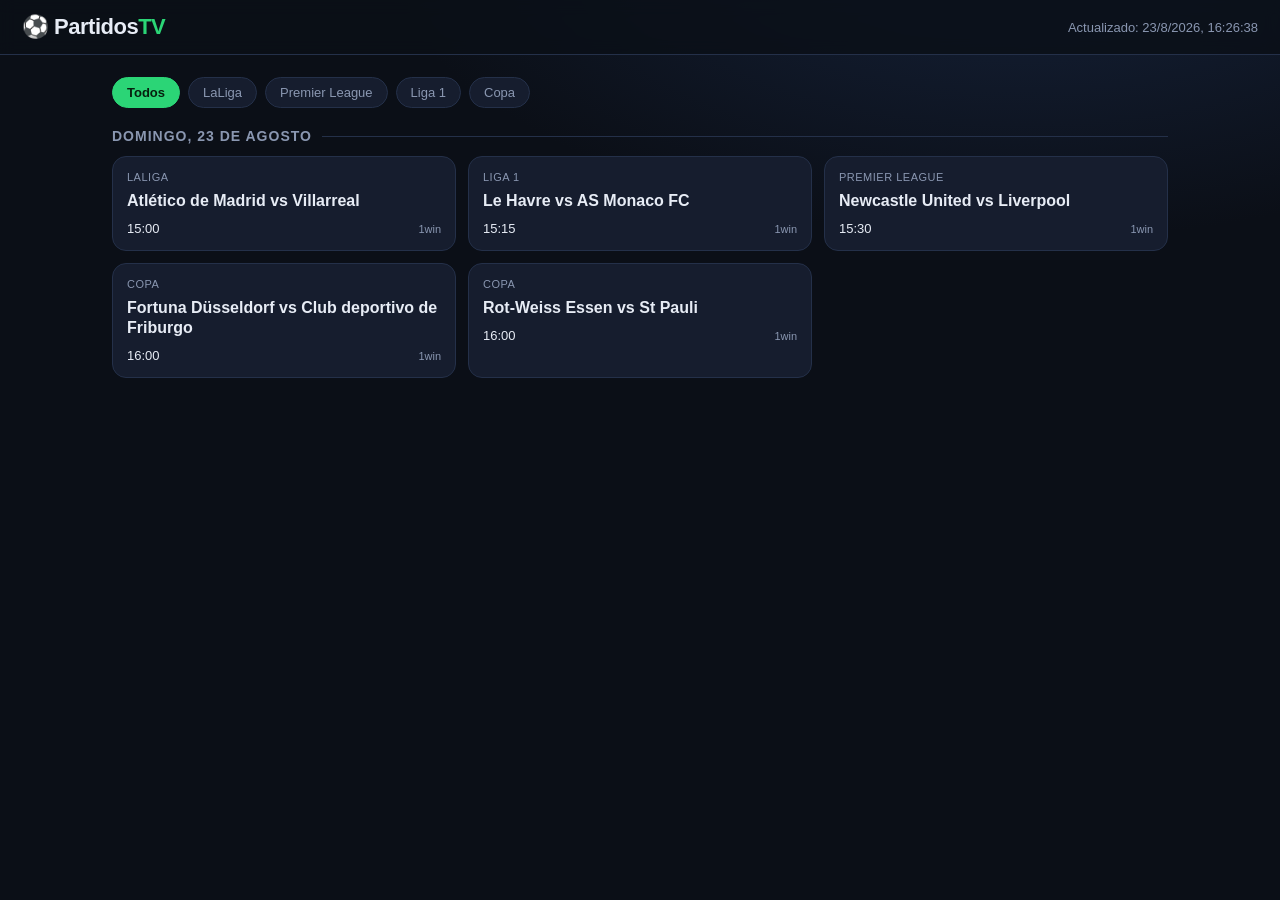
==== index.html @ 77f5205c "Partidos TV inicial" ====
<!DOCTYPE html>
<html lang="es">
<head>
  <meta charset="UTF-8" />
  <meta name="viewport" content="width=device-width, initial-scale=1.0" />
  <title>Partidos TV</title>
  <link rel="stylesheet" href="styles.css" />
</head>
<body>
  <header class="topbar">
    <div class="brand">⚽ Partidos<span>TV</span></div>
    <div class="meta">
      <span id="updated">cargando…</span>
    </div>
  </header>

  <main class="container">
    <div id="filters" class="filters"></div>
    <div id="schedule" class="schedule"></div>
  </main>

  <div id="modal" class="modal hidden">
    <div class="modal-backdrop" data-close></div>
    <div class="modal-box">
      <div class="modal-head">
        <h3 id="modal-title"></h3>
        <button class="close" data-close>✕</button>
      </div>
      <div class="modal-player">
        <iframe id="modal-iframe" allow="autoplay; fullscreen" allowfullscreen
          scrolling="no" frameborder="0"></iframe>
      </div>
    </div>
  </div>

  <script src="app.js"></script>
</body>
</html>
---- styles.css ----
:root {
  --bg: #0b0f17;
  --bg-2: #121826;
  --card: #161d2e;
  --card-hover: #1d2740;
  --line: #243049;
  --text: #e7ecf5;
  --muted: #8a97b1;
  --accent: #2bd576;
  --accent-2: #1f9d5a;
  --live: #ff4d4f;
}

* { box-sizing: border-box; }

body {
  margin: 0;
  font-family: -apple-system, BlinkMacSystemFont, "Segoe UI", Roboto, Helvetica, Arial, sans-serif;
  background: radial-gradient(1200px 600px at 80% -10%, #16233c 0%, var(--bg) 55%) fixed;
  color: var(--text);
  min-height: 100vh;
}

.topbar {
  display: flex;
  align-items: center;
  justify-content: space-between;
  padding: 14px 22px;
  border-bottom: 1px solid var(--line);
  background: rgba(11, 15, 23, 0.8);
  backdrop-filter: blur(8px);
  position: sticky;
  top: 0;
  z-index: 10;
}

.brand { font-size: 22px; font-weight: 800; letter-spacing: -0.5px; }
.brand span { color: var(--accent); }
.meta { color: var(--muted); font-size: 13px; }

.container { max-width: 1100px; margin: 0 auto; padding: 22px; }

.filters {
  display: flex;
  flex-wrap: wrap;
  gap: 8px;
  margin-bottom: 20px;
}
.chip {
  border: 1px solid var(--line);
  background: var(--card);
  color: var(--muted);
  padding: 7px 14px;
  border-radius: 999px;
  font-size: 13px;
  cursor: pointer;
  transition: all 0.15s ease;
}
.chip:hover { color: var(--text); border-color: var(--accent-2); }
.chip.active { background: var(--accent); color: #06210f; border-color: var(--accent); font-weight: 700; }

.day-group { margin-bottom: 28px; }
.day-title {
  display: flex;
  align-items: center;
  gap: 10px;
  font-size: 14px;
  text-transform: uppercase;
  letter-spacing: 1px;
  color: var(--muted);
  margin: 0 0 12px;
}
.day-title::after { content: ""; flex: 1; height: 1px; background: var(--line); }

.grid {
  display: grid;
  grid-template-columns: repeat(auto-fill, minmax(260px, 1fr));
  gap: 12px;
}

.match {
  background: var(--card);
  border: 1px solid var(--line);
  border-radius: 14px;
  padding: 14px;
  cursor: pointer;
  transition: transform 0.12s ease, background 0.12s ease, border-color 0.12s ease;
  position: relative;
  overflow: hidden;
}
.match:hover { transform: translateY(-2px); background: var(--card-hover); border-color: var(--accent-2); }

.match .comp { font-size: 11px; color: var(--muted); text-transform: uppercase; letter-spacing: 0.5px; }
.match .teams { font-size: 16px; font-weight: 700; margin: 8px 0 10px; line-height: 1.25; }
.match .row { display: flex; align-items: center; justify-content: space-between; }
.match .time { font-size: 13px; color: var(--text); }
.match .src { font-size: 11px; color: var(--muted); }

.live-badge {
  position: absolute;
  top: 12px; right: 12px;
  background: var(--live);
  color: #fff;
  font-size: 10px;
  font-weight: 800;
  padding: 3px 7px;
  border-radius: 6px;
  letter-spacing: 0.5px;
}

.empty { color: var(--muted); text-align: center; padding: 60px 0; }

.modal { position: fixed; inset: 0; z-index: 50; display: flex; align-items: center; justify-content: center; }
.modal.hidden { display: none; }
.modal-backdrop { position: absolute; inset: 0; background: rgba(0,0,0,0.75); }
.modal-box {
  position: relative;
  width: min(960px, 94vw);
  background: var(--bg-2);
  border: 1px solid var(--line);
  border-radius: 16px;
  overflow: hidden;
}
.modal-head {
  display: flex; align-items: center; justify-content: space-between;
  padding: 12px 16px; border-bottom: 1px solid var(--line);
}
.modal-head h3 { margin: 0; font-size: 16px; }
.close {
  background: transparent; border: none; color: var(--muted);
  font-size: 18px; cursor: pointer;
}
.close:hover { color: var(--text); }
.modal-player { aspect-ratio: 16 / 9; background: #000; }
.modal-player iframe { width: 100%; height: 100%; border: 0; display: block; }

@media (max-width: 600px) {
  .brand { font-size: 18px; }
  .container { padding: 16px; }
}
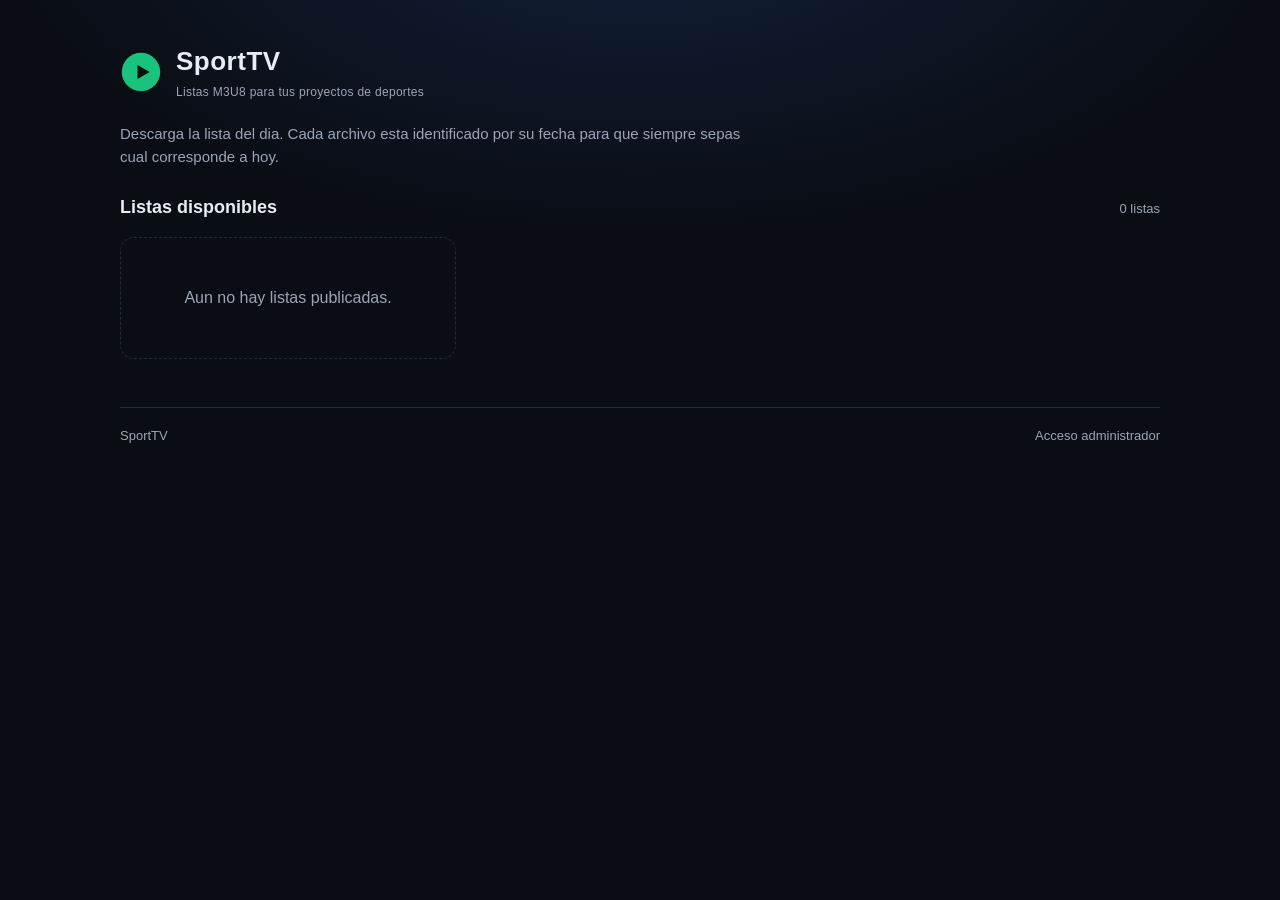
==== commit eb43d321: "SportTV en GitHub Pages: web estatica con panel admin que sube M3U8 via API de GitHub" ====
--- a/index.html
+++ b/index.html
@@ -1,38 +1,123 @@
 <!DOCTYPE html>
 <html lang="es">
 <head>
-  <meta charset="UTF-8" />
-  <meta name="viewport" content="width=device-width, initial-scale=1.0" />
-  <title>Partidos TV</title>
-  <link rel="stylesheet" href="styles.css" />
+<meta charset="utf-8" />
+<meta name="viewport" content="width=device-width, initial-scale=1" />
+<title>SportTV - Listas M3U8 diarias</title>
+<style>
+  :root{
+    --bg:#0a0d13; --panel:#121722; --panel-2:#161c28; --line:#222b3a;
+    --text:#e8ecf3; --muted:#9aa6b8; --accent:#19c37d; --accent-2:#0e9c63;
+    --radius:14px;
+  }
+  *{box-sizing:border-box}
+  html,body{margin:0;padding:0}
+  body{
+    background:radial-gradient(1200px 600px at 50% -10%, #11203a 0%, var(--bg) 55%) fixed;
+    color:var(--text);
+    font-family:-apple-system,BlinkMacSystemFont,"Segoe UI",Roboto,Helvetica,Arial,sans-serif;
+    line-height:1.5; -webkit-font-smoothing:antialiased;
+  }
+  .wrap{max-width:1080px;margin:0 auto;padding:28px 20px 64px}
+  header{display:flex;align-items:center;gap:14px;padding:14px 0 22px}
+  .logo{width:42px;height:42px;flex:0 0 auto}
+  .brand{font-size:26px;font-weight:800;letter-spacing:.5px}
+  .brand small{display:block;font-size:12px;font-weight:500;color:var(--muted);letter-spacing:.3px;margin-top:2px}
+  .tag{margin:0 0 26px;color:var(--muted);font-size:15px;max-width:640px}
+  .section-head{display:flex;align-items:baseline;justify-content:space-between;margin:8px 0 16px}
+  .section-head h2{font-size:18px;margin:0;font-weight:700}
+  .count{color:var(--muted);font-size:13px}
+  .grid{display:grid;grid-template-columns:repeat(auto-fill,minmax(290px,1fr));gap:16px}
+  .card{
+    background:linear-gradient(180deg,var(--panel-2),var(--panel));
+    border:1px solid var(--line);border-radius:var(--radius);padding:18px;
+    display:flex;flex-direction:column;gap:12px;transition:transform .15s ease,border-color .15s ease;
+  }
+  .card:hover{transform:translateY(-2px);border-color:#2f3c52}
+  .date{font-size:19px;font-weight:700}
+  .badge{display:inline-block;font-size:11px;font-weight:700;letter-spacing:.6px;color:var(--accent);
+    background:rgba(25,195,125,.12);border:1px solid rgba(25,195,125,.35);padding:2px 8px;border-radius:999px}
+  .meta{color:var(--muted);font-size:13px;display:flex;gap:10px;flex-wrap:wrap}
+  .btn{
+    margin-top:auto;display:inline-flex;align-items:center;justify-content:center;gap:8px;
+    background:var(--accent);color:#04130c;font-weight:700;text-decoration:none;
+    padding:11px 14px;border-radius:10px;border:none;cursor:pointer;font-size:14px;
+    transition:background .15s ease;
+  }
+  .btn:hover{background:var(--accent-2)}
+  .btn svg{width:16px;height:16px;fill:currentColor}
+  .empty{color:var(--muted);text-align:center;padding:48px 0;border:1px dashed var(--line);border-radius:var(--radius)}
+  footer{margin-top:48px;padding-top:18px;border-top:1px solid var(--line);display:flex;justify-content:space-between;color:var(--muted);font-size:13px}
+  footer a{color:var(--muted);text-decoration:none}
+  footer a:hover{color:var(--text)}
+  @media (max-width:560px){
+    .wrap{padding:20px 14px 48px}
+    .brand{font-size:22px}
+    .grid{grid-template-columns:1fr}
+  }
+</style>
 </head>
 <body>
-  <header class="topbar">
-    <div class="brand">⚽ Partidos<span>TV</span></div>
-    <div class="meta">
-      <span id="updated">cargando…</span>
-    </div>
+<div class="wrap">
+  <header>
+    <svg class="logo" viewBox="0 0 48 48" aria-hidden="true">
+      <circle cx="24" cy="24" r="22" fill="#19c37d"/>
+      <path d="M20 16 L34 24 L20 32 Z" fill="#04130c"/>
+    </svg>
+    <div class="brand">SportTV<small>Listas M3U8 para tus proyectos de deportes</small></div>
   </header>
 
-  <main class="container">
-    <div id="filters" class="filters"></div>
-    <div id="schedule" class="schedule"></div>
-  </main>
+  <p class="tag">Descarga la lista del dia. Cada archivo esta identificado por su fecha para que siempre sepas cual corresponde a hoy.</p>
 
-  <div id="modal" class="modal hidden">
-    <div class="modal-backdrop" data-close></div>
-    <div class="modal-box">
-      <div class="modal-head">
-        <h3 id="modal-title"></h3>
-        <button class="close" data-close>✕</button>
-      </div>
-      <div class="modal-player">
-        <iframe id="modal-iframe" allow="autoplay; fullscreen" allowfullscreen
-          scrolling="no" frameborder="0"></iframe>
-      </div>
-    </div>
+  <div class="section-head">
+    <h2>Listas disponibles</h2>
+    <span class="count" id="count"></span>
   </div>
 
-  <script src="app.js"></script>
+  <div id="lists" class="grid"></div>
+
+  <footer>
+    <span>SportTV</span>
+    <a href="admin.html">Acceso administrador</a>
+  </footer>
+</div>
+
+<script>
+function fmtSize(b){
+  if(b < 1024) return b + " B";
+  if(b < 1024*1024) return (b/1024).toFixed(1) + " KB";
+  return (b/1024/1024).toFixed(2) + " MB";
+}
+function card(m){
+  const el = document.createElement("div");
+  el.className = "card";
+  el.innerHTML = `
+    <div style="display:flex;align-items:center;justify-content:space-between;gap:8px">
+      <div class="date">${m.label || m.date}</div>
+      <span class="badge">M3U8</span>
+    </div>
+    <div class="meta"><span>${m.date}</span><span>${fmtSize(m.size)}</span></div>
+    <a class="btn" href="lists/${m.filename}" download>
+      <svg viewBox="0 0 24 24"><path d="M12 3v10m0 0l-4-4m4 4l4-4M5 19h14" stroke="currentColor" stroke-width="2.2" fill="none" stroke-linecap="round" stroke-linejoin="round"/></svg>
+      Descargar
+    </a>`;
+  return el;
+}
+fetch("lists/index.json")
+  .then(r => r.ok ? r.json() : {lists: []})
+  .then(d => {
+    const box = document.getElementById("lists");
+    const list = d.lists || [];
+    document.getElementById("count").textContent = list.length + (list.length === 1 ? " lista" : " listas");
+    if(!list.length){
+      box.innerHTML = `<div class="empty">Aun no hay listas publicadas.</div>`;
+      return;
+    }
+    list.forEach(m => box.appendChild(card(m)));
+  })
+  .catch(() => {
+    document.getElementById("lists").innerHTML = `<div class="empty">No se pudieron cargar las listas.</div>`;
+  });
+</script>
 </body>
 </html>
